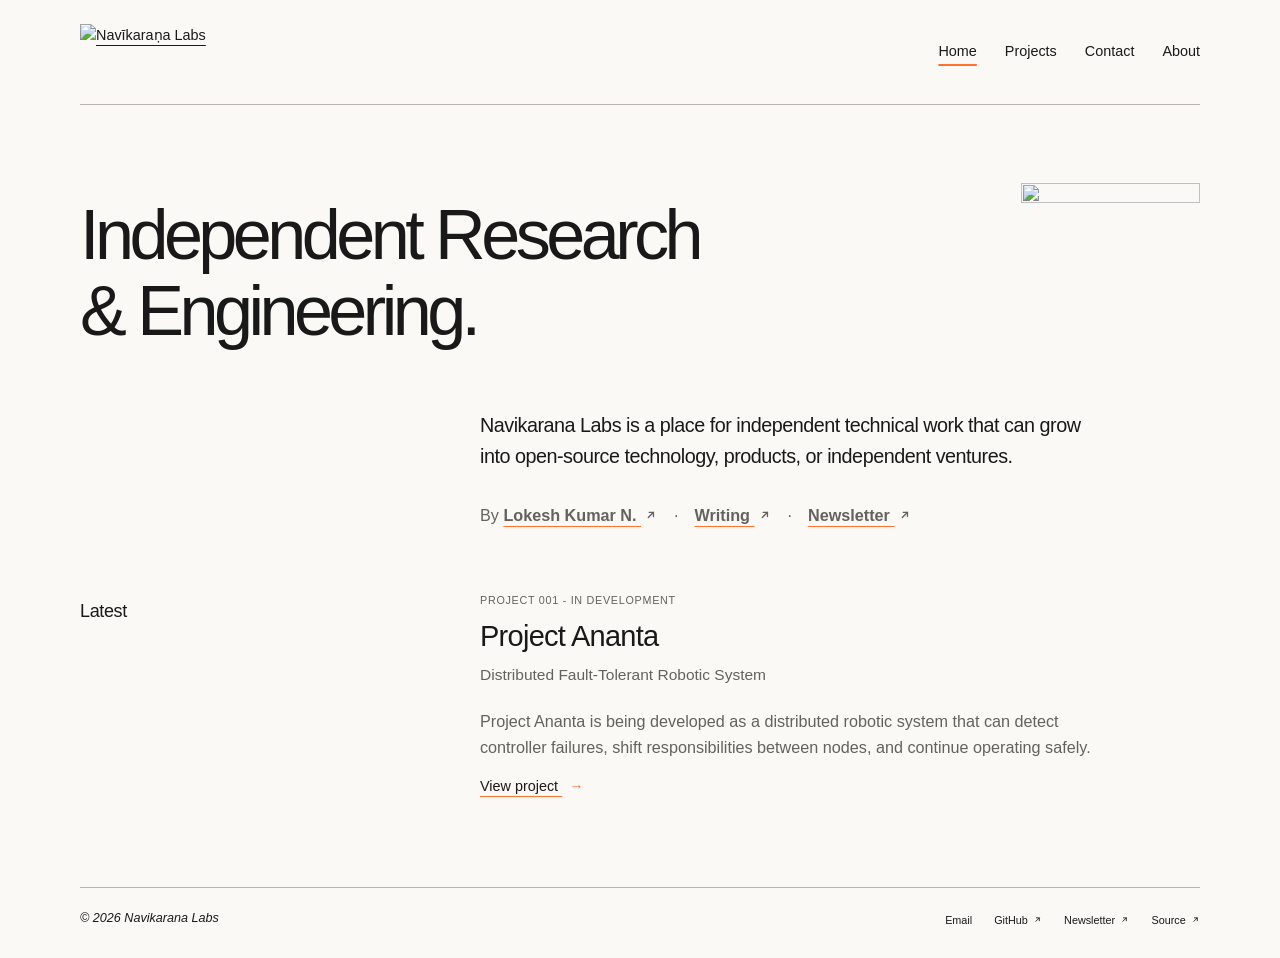
==== index.html @ 38c0749b "feat: add Project Ananta and refine site content" ====
<!doctype html>
<html lang="en">
  <head>
    <meta charset="utf-8">
    <meta name="viewport" content="width=device-width, initial-scale=1">
    <title>Navikarana Labs | Independent Research &amp; Engineering</title>
    <meta name="description" content="Navikarana Labs is Lokesh Kumar N.'s independent lab for pursuing difficult technical problems and building the work that comes out of them.">
    <link rel="canonical" href="https://navikarana.io/">
    <meta property="og:type" content="website">
    <meta property="og:site_name" content="Navikarana Labs">
    <meta property="og:title" content="Navikarana Labs | Independent Research &amp; Engineering">
    <meta property="og:description" content="Independent research and engineering by Lokesh Kumar N.">
    <meta property="og:image" content="https://navikarana.io/public/og-image.png">
    <meta property="og:image:type" content="image/png">
    <meta property="og:image:width" content="1200">
    <meta property="og:image:height" content="630">
    <meta property="og:image:alt" content="Navikarana Labs logo and wordmark on an off-white background">
    <meta property="og:url" content="https://navikarana.io/">
    <meta name="twitter:card" content="summary_large_image">
    <meta name="twitter:title" content="Navikarana Labs | Independent Research &amp; Engineering">
    <meta name="twitter:description" content="Independent research and engineering by Lokesh Kumar N.">
    <meta name="twitter:image" content="https://navikarana.io/public/og-image.png">
    <meta name="twitter:image:alt" content="Navikarana Labs logo and wordmark on an off-white background">
    <meta name="theme-color" content="#faf9f6">
    <link rel="icon" type="image/png" sizes="16x16" href="public/favicon/favicon-16.png">
    <link rel="icon" type="image/png" sizes="32x32" href="public/favicon/favicon-32.png">
    <link rel="icon" type="image/png" sizes="64x64" href="public/favicon/favicon-64.png">
    <link rel="apple-touch-icon" sizes="192x192" href="public/favicon/favicon-192.png">
    <link rel="manifest" href="public/favicon/site.webmanifest">
    <link rel="stylesheet" href="styles.css?v=24">
  </head>
  <body>
    <a class="skip-link" href="#main">Skip to content</a>
    <header class="site-header container">
      <div class="brand">
        <a href="./">
          <img src="public/full-logo-lightmode.svg" width="1103" height="240" alt="Nav&#299;kara&#7751;a Labs">
        </a>
      </div>
      <nav aria-label="Main navigation">
        <a href="./" aria-current="page">Home</a>
        <a href="projects/">Projects</a>
        <a href="contact/">Contact</a>
        <a href="about/">About</a>
      </nav>
    </header>

    <main id="main" class="container">
      <section class="hero" aria-labelledby="hero-title">
        <div class="hero-heading">
          <h1 id="hero-title">Independent Research<br>&amp; Engineering.</h1>
          <img class="hero-mark" src="public/logomark-lightmode.svg" width="180" height="180" alt="">
        </div>
        <div class="hero-notes">
          <div class="hero-copy">
            <p class="hero-statement">Navikarana Labs is a place for independent technical work that can grow into open-source technology, products, or independent ventures.</p>
            <p class="hero-attribution">
              <span>By <a href="https://loke.sh" target="_blank" rel="noopener noreferrer">Lokesh Kumar N. <svg class="external-icon" viewBox="0 0 16 16" aria-hidden="true"><path d="M5 11L11 5M6 5h5v5"/></svg></a></span>
              <span aria-hidden="true">&middot;</span>
              <a href="https://loke.sh/blog/" target="_blank" rel="noopener noreferrer">Writing <svg class="external-icon" viewBox="0 0 16 16" aria-hidden="true"><path d="M5 11L11 5M6 5h5v5"/></svg></a>
              <span aria-hidden="true">&middot;</span>
              <a href="https://loke.sh/blog/newsletter/" target="_blank" rel="noopener noreferrer">Newsletter <svg class="external-icon" viewBox="0 0 16 16" aria-hidden="true"><path d="M5 11L11 5M6 5h5v5"/></svg></a>
            </p>
          </div>
        </div>
      </section>

      <section class="section-row" aria-labelledby="projects-heading">
        <h2 id="projects-heading" class="eyebrow">Latest</h2>
        <div class="section-content">
          <p class="eyebrow">Project 001 - In development</p>
          <p class="projects-lead">Project Ananta</p>
          <p>Distributed Fault-Tolerant Robotic System</p>
          <p>Project Ananta is being developed as a distributed robotic system that can detect controller failures, shift responsibilities between nodes, and continue operating safely.</p>
          <a class="text-link" href="/projects/001-ananta-robot/">View project <span aria-hidden="true">&#8594;</span></a>
        </div>
      </section>
    </main>

    <footer class="site-footer container">
      <p class="footer-brand"><span class="copyright">&copy; 2026</span> Navikarana Labs</p>
      <nav aria-label="Footer navigation">
        <a href="mailto:hello@navikarana.io" aria-label="Email hello@navikarana.io" title="hello@navikarana.io">Email</a>
        <a class="footer-external" href="https://github.com/navikarana-labs" target="_blank" rel="noopener noreferrer">GitHub <svg class="external-icon" viewBox="0 0 16 16" aria-hidden="true"><path d="M5 11L11 5M6 5h5v5"/></svg></a>
        <a class="footer-external" href="https://loke.sh/blog/newsletter/" target="_blank" rel="noopener noreferrer">Newsletter <svg class="external-icon" viewBox="0 0 16 16" aria-hidden="true"><path d="M5 11L11 5M6 5h5v5"/></svg></a>
        <a class="footer-external" href="https://github.com/navikarana-labs/landing-page" target="_blank" rel="noopener noreferrer">Source <svg class="external-icon" viewBox="0 0 16 16" aria-hidden="true"><path d="M5 11L11 5M6 5h5v5"/></svg></a>
      </nav>
    </footer>
  </body>
</html>
---- styles.css ----
:root {
  color-scheme: light;
  --bg: #faf9f6;
  --fg: #191919;
  --muted: #64625e;
  --accent: #ff7130;
  --max-width: 1120px;
  --font: Geologica, Arial, sans-serif;
}

@font-face {
  font-family: Geologica;
  font-style: normal;
  font-weight: 100 900;
  font-display: swap;
  src: url("public/geologica-latin.woff2") format("woff2");
  unicode-range: U+0000-00FF, U+0131, U+0152-0153, U+02BB-02BC, U+02C6, U+02DA, U+02DC, U+0304, U+0308, U+0329, U+2000-206F, U+20AC, U+2122, U+2191, U+2193, U+2212, U+2215, U+FEFF, U+FFFD;
}

@font-face {
  font-family: Geologica;
  font-style: normal;
  font-weight: 100 900;
  font-display: swap;
  src: url("public/geologica-latin-ext.woff2") format("woff2");
  unicode-range: U+0100-02BA, U+02BD-02C5, U+02C7-02CC, U+02CE-02D7, U+02DD-02FF, U+0304, U+0308, U+0329, U+1D00-1DBF, U+1E00-1E9F, U+1EF2-1EFF, U+2020, U+20A0-20AB, U+20AD-20C0, U+2113, U+2C60-2C7F, U+A720-A7FF;
}

* { box-sizing: border-box; }
html { -webkit-text-size-adjust: 100%; }
body {
  margin: 0;
  min-height: 100svh;
  display: flex;
  flex-direction: column;
  background: var(--bg);
  color: var(--fg);
  font-family: var(--font);
  font-synthesis: none;
  font-size: 14.4px;
  line-height: 1.65;
  -webkit-font-smoothing: antialiased;
}
main { flex: 1; }
h1, h2, h3, p { margin: 0; }
h1, h2, h3 { font-weight: 400; }
img { display: block; max-width: 100%; height: auto; }
a { font-family: var(--font); color: inherit; text-decoration-thickness: 1px; text-underline-offset: 5px; }
a:hover { text-decoration-color: var(--accent); }
main a { text-decoration-color: var(--accent); }
main a:hover { text-decoration-color: var(--fg); }
main a > span[aria-hidden="true"] { color: var(--accent); }
a > span[aria-hidden="true"] { display: inline-block; }
.external-icon { width: 0.85em; height: 0.85em; margin-left: 0.2em; fill: none; stroke: currentColor; stroke-width: 1.5; stroke-linecap: round; stroke-linejoin: round; vertical-align: -0.05em; flex: 0 0 auto; }
a:focus-visible { outline: 2px solid var(--fg); outline-offset: 5px; text-decoration: underline; text-decoration-color: var(--accent); }
::selection { background: #ffdec9; color: #191919; }
.container { width: min(var(--max-width), calc(100% - 96px)); margin-inline: auto; }
.skip-link { position: absolute; top: 12px; left: 24px; z-index: 10; padding: 10px 16px; background: var(--fg); color: var(--bg); transform: translateY(-200%); }
.skip-link:focus { transform: translateY(0); }

.site-header { display: grid; grid-template-columns: minmax(0, 1fr) auto; align-items: center; gap: 24px; min-height: 105px; border-bottom: 1px solid #b8b5af; }
.brand { display: inline-flex; align-items: center; width: 260px; max-width: 100%; min-width: 0; }
.brand a { display: block; width: 100%; }
.brand img { width: 100%; }
nav { display: flex; flex-wrap: wrap; align-items: center; gap: 28px; font-size: 12.6px; }
.site-header nav { font-size: 14.4px; }
nav a { padding-block: 10px; text-decoration: none; }
nav a:hover, nav a[aria-current="page"] { text-decoration: underline; text-decoration-color: var(--accent); text-underline-offset: 8px; }
.site-header nav a[aria-current="page"] { text-decoration-thickness: 2px; }
.eyebrow { font-size: 10.8px; font-weight: 400; line-height: 1.6; letter-spacing: 0.065em; text-transform: uppercase; color: var(--muted); }

/* Homepage */
.hero { padding-block: clamp(48px, 5vw, 78px) 0; }
.hero-heading { display: flex; align-items: center; justify-content: space-between; gap: 24px; margin-block: 14px 48px; }
h1 { font-size: clamp(37.8px, 5.49vw, 70.2px); line-height: 1.08; letter-spacing: -0.065em; }
.hero-mark { width: clamp(110px, 14vw, 180px); flex-shrink: 0; }
.hero-notes { display: grid; grid-template-columns: 1fr 2fr; gap: 40px; align-items: start; }
.hero-copy { grid-column: 2; }
.hero-statement { max-width: 610px; font-size: clamp(16.2px, 1.8vw, 19.8px); line-height: 1.55; letter-spacing: -0.025em; }
.hero-attribution { display: flex; flex-wrap: wrap; align-items: baseline; gap: 8px 16px; margin-top: 30px; color: var(--muted); font-size: 16.2px; }
.hero-attribution a { font-size: 16.2px; font-weight: 600; color: var(--muted); text-decoration: underline; text-decoration-color: var(--accent); }
.hero-attribution a:hover { color: var(--fg); text-decoration: underline; text-decoration-color: var(--accent); }
.section-row { display: grid; grid-template-columns: 1fr 2fr; gap: 40px; padding-block: 64px; }
.section-row + .section-row { padding-top: 0; margin-top: -16px; }
.section-row > .eyebrow { align-self: start; padding-top: 5px; color: var(--fg); font-size: 18px; letter-spacing: -0.02em; text-transform: none; }
.section-content { max-width: 630px; font-size: 16.2px; }
.section-content > p + p { margin-top: 20px; }
.section-content > .update-date { margin-top: 4px; }
.update-date { display: flex; align-items: center; gap: 0.45rem; color: var(--muted); font-size: 14.4px; }
.update-date svg { width: 1em; height: 1em; fill: none; stroke: currentColor; stroke-width: 1.7; }
.section-content > p { color: var(--muted); }
.section-content > .projects-lead { max-width: 32ch; color: var(--fg); font-size: clamp(23px, 2.3vw, 29px); line-height: 1.4; letter-spacing: -0.025em; }
.section-content > .projects-lead + p { margin-top: 6px; font-size: 15.5px; }
.section-content > .eyebrow + .projects-lead { margin-top: 6px; }
.text-link { display: inline-block; margin-top: 14px; font-size: 12.6px; }
.section-content > .text-link { font-size: 14.4px; }
.text-link span { display: inline-block; margin-left: 7px; }

/* Interior pages */
.page-heading { padding-block: clamp(88px, 9vw, 128px) 57px; }
.page-heading > .eyebrow + h1 { margin-top: 6px; }
.page-heading > .project-subtitle { margin-top: 6px; color: var(--muted); font-size: 15.5px; }
.page-body { padding-bottom: 68px; }
.projects-page > .page-heading { padding-block: clamp(48px, 6vw, 88px) 32px; }
.projects-page > div.page-body { padding-bottom: clamp(24px, 3vw, 40px); }
.prose p + p { margin-top: 24px; }
.prose p.follow-note { margin-top: 48px; }
.projects-page article p.follow-note { margin-top: 48px; color: var(--fg); }
.contact-details p + p { margin-top: 28px; }
.prose { max-width: 630px; font-size: 16.2px; line-height: 1.75; overflow-wrap: break-word; }
.contact-email { display: inline-block; max-width: 100%; overflow-wrap: anywhere; font-weight: 600; text-decoration-color: var(--accent); text-decoration-thickness: 2px; }
.contact-email:hover { text-decoration-color: var(--fg); }

/* Error page */
.error-page { padding-block: calc(clamp(48px, 6vw, 88px) + 24px) 64px; }
.error-content { max-width: 630px; }
.error-content h1 { margin-block: 14px 24px; }
.error-content > .prose { max-width: 42ch; color: var(--muted); }
.error-content > .text-link { margin-top: 28px; font-size: 14.4px; }

.copy-button { display: inline-flex; align-items: center; justify-content: center; width: 32px; height: 32px; margin-left: 4px; padding: 0; vertical-align: middle; border: 0; border-radius: 4px; background: transparent; color: var(--muted); cursor: pointer; }
.copy-button[hidden] { display: none; }
.copy-button:hover, .copy-button.is-copied { color: var(--fg); }
.copy-button:focus-visible { outline: 2px solid var(--fg); outline-offset: 2px; }
.copy-icon, .copy-check { transform-origin: center; transition: opacity 180ms ease, transform 180ms ease; }
.copy-check { opacity: 0; transform: scale(0.6); }
.is-copied .copy-icon { opacity: 0; transform: scale(0.6); }
.is-copied .copy-check { opacity: 1; transform: scale(1); }
.copy-status { font-size: 12.6px; color: var(--muted); }
.copy-status:not(:empty) { margin-top: 12px; }

@media (prefers-reduced-motion: reduce) {
  .copy-icon, .copy-check { transition: none; }
}

.site-footer { display: flex; align-items: center; gap: 32px; padding-block: 20px 24px; margin-top: 24px; border-top: 1px solid #b8b5af; background: var(--bg); color: var(--muted); font-size: 10.8px; }
.footer-brand { color: var(--fg); font-size: 12.6px; font-weight: 400; font-style: italic; font-synthesis: style; margin-bottom: 5px; }
.footer-source { display: inline-block; margin-left: 5px; vertical-align: -2px; }
.site-footer nav { margin-left: auto; gap: 22px; font-size: 10.8px; color: var(--fg); }
.site-footer nav a { padding-block: 0; text-decoration: none; }
.copyright { font-variant-numeric: tabular-nums; white-space: nowrap; }

@media (max-width: 800px) {
  .container { width: calc(100% - 48px); }
  .site-header { grid-template-columns: minmax(0, 1fr); gap: 2px; padding-block: 14px 10px; }
  .site-header nav { grid-column: 1 / -1; grid-row: 2; display: flex; width: 100%; justify-content: space-between; gap: 1rem; }
  .hero-mark { width: 110px; }
  .hero-copy, .section-content { min-width: 0; }
  .hero-notes, .section-row { grid-template-columns: 1fr 2fr; gap: 24px; }
  .site-footer { flex-wrap: wrap; gap: 22px; }

  main a > span[aria-hidden="true"],
  .site-footer .footer-external span,
  .text-link span { color: inherit; }

  a > span[aria-hidden="true"] {
    width: 11px;
    height: 11px;
    margin-left: 6px;
    vertical-align: middle;
    font-size: 0;
    line-height: 0;
    background: currentColor;
    -webkit-mask: url("data:image/svg+xml,%3Csvg%20xmlns='http://www.w3.org/2000/svg'%20viewBox='0%200%2024%2024'%3E%3Cpath%20fill='none'%20stroke='%23000'%20stroke-width='2.5'%20stroke-linecap='round'%20stroke-linejoin='round'%20d='M7%2017%20L17%207%20M8%207%20h9%20v9'/%3E%3C/svg%3E") no-repeat center / contain;
    mask: url("data:image/svg+xml,%3Csvg%20xmlns='http://www.w3.org/2000/svg'%20viewBox='0%200%2024%2024'%3E%3Cpath%20fill='none'%20stroke='%23000'%20stroke-width='2.5'%20stroke-linecap='round'%20stroke-linejoin='round'%20d='M7%2017%20L17%207%20M8%207%20h9%20v9'/%3E%3C/svg%3E") no-repeat center / contain;
  }

  .text-link span {
    -webkit-mask-image: url("data:image/svg+xml,%3Csvg%20xmlns='http://www.w3.org/2000/svg'%20viewBox='0%200%2024%2024'%3E%3Cpath%20fill='none'%20stroke='%23000'%20stroke-width='2.5'%20stroke-linecap='round'%20stroke-linejoin='round'%20d='M5%2012%20h14%20M13%206%20l6%206%20-6%206'/%3E%3C/svg%3E");
    mask-image: url("data:image/svg+xml,%3Csvg%20xmlns='http://www.w3.org/2000/svg'%20viewBox='0%200%2024%2024'%3E%3Cpath%20fill='none'%20stroke='%23000'%20stroke-width='2.5'%20stroke-linecap='round'%20stroke-linejoin='round'%20d='M5%2012%20h14%20M13%206%20l6%206%20-6%206'/%3E%3C/svg%3E");
    -webkit-mask-repeat: no-repeat; mask-repeat: no-repeat;
    -webkit-mask-position: center; mask-position: center;
    -webkit-mask-size: contain; mask-size: contain;
  }
}

@media (max-width: 600px) {
  .container { width: calc(100% - 40px); }
  .site-header { align-items: start; }
  .site-header nav { width: 100%; justify-content: space-between; }
  .hero { padding-block: 67px 0; }
  .hero-heading { flex-wrap: wrap; margin-block: 20px 30px; }
  .hero h1 { width: 100%; font-size: clamp(28px, 7.65vw, 45.9px); }
  .hero-heading .hero-mark { width: clamp(64px, 16vw, 96px); margin-top: 16px; margin-left: auto; }
  .hero-notes, .section-row { grid-template-columns: 1fr; gap: 24px; }
  .hero-copy { grid-column: auto; }
  .hero-attribution { margin-top: 22px; }
  .section-row { padding-block: 44px 36px; }
  .section-row > .eyebrow { padding: 0; }
  .section-content > p + p { margin-top: 14px; }
  .section-content > .text-link { margin-top: 18px; }
  .page-heading { padding-block: 72px 40px; }
  .page-body { padding-bottom: 30px; }
  .site-footer { margin-top: 12px; }
  .site-footer > .footer-brand { width: 100%; }
  .site-footer nav { margin-left: 0; }
}
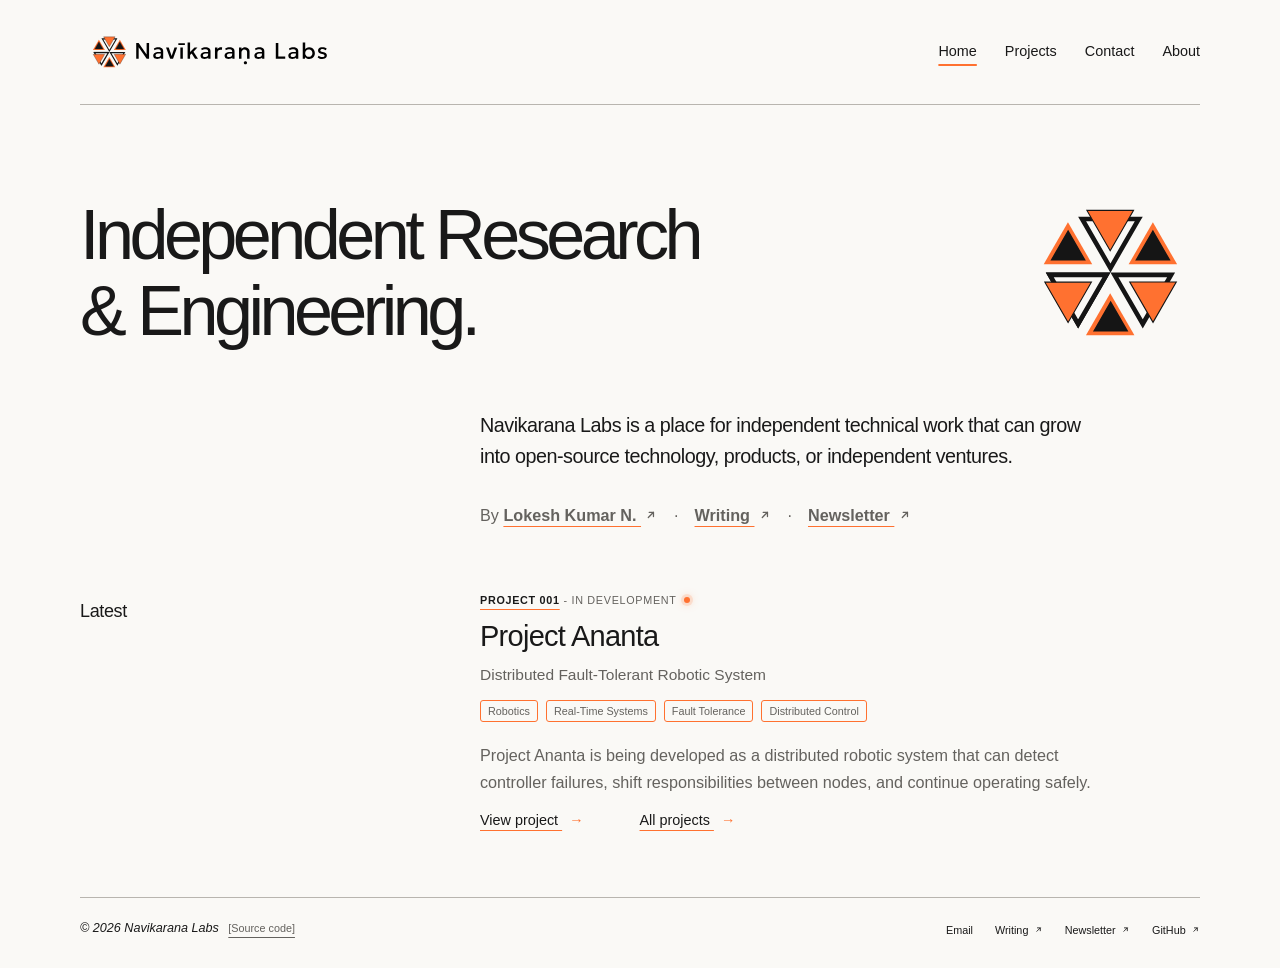
==== commit 255a6849: "proj001-better page design and some content" ====
--- a/index.html
+++ b/index.html
@@ -27,14 +27,14 @@
     <link rel="icon" type="image/png" sizes="64x64" href="public/favicon/favicon-64.png">
     <link rel="apple-touch-icon" sizes="192x192" href="public/favicon/favicon-192.png">
     <link rel="manifest" href="public/favicon/site.webmanifest">
-    <link rel="stylesheet" href="styles.css?v=24">
+    <link rel="stylesheet" href="styles.css?v=56">
   </head>
   <body>
     <a class="skip-link" href="#main">Skip to content</a>
     <header class="site-header container">
       <div class="brand">
         <a href="./">
-          <img src="public/full-logo-lightmode.svg" width="1103" height="240" alt="Nav&#299;kara&#7751;a Labs">
+          <img src="public/logo-full.svg" width="1103" height="240" alt="Nav&#299;kara&#7751;a Labs">
         </a>
       </div>
       <nav aria-label="Main navigation">
@@ -49,7 +49,7 @@
       <section class="hero" aria-labelledby="hero-title">
         <div class="hero-heading">
           <h1 id="hero-title">Independent Research<br>&amp; Engineering.</h1>
-          <img class="hero-mark" src="public/logomark-lightmode.svg" width="180" height="180" alt="">
+          <img class="hero-mark" src="public/logo.svg" width="180" height="180" alt="">
         </div>
         <div class="hero-notes">
           <div class="hero-copy">
@@ -65,25 +65,34 @@
         </div>
       </section>
 
-      <section class="section-row" aria-labelledby="projects-heading">
+      <section class="section-row latest-section" aria-labelledby="projects-heading">
         <h2 id="projects-heading" class="eyebrow">Latest</h2>
         <div class="section-content">
-          <p class="eyebrow">Project 001 - In development</p>
-          <p class="projects-lead">Project Ananta</p>
+          <p class="eyebrow"><a class="project-number" href="/projects/001-ananta-robot/">Project 001</a> - <span class="project-status">In development</span></p>
+          <p class="projects-lead"><a href="/projects/001-ananta-robot/">Project Ananta</a></p>
           <p>Distributed Fault-Tolerant Robotic System</p>
+          <div class="project-tags" aria-label="Selected project topics">
+            <span>Robotics</span>
+            <span>Real-Time Systems</span>
+            <span>Fault Tolerance</span>
+            <span>Distributed Control</span>
+          </div>
           <p>Project Ananta is being developed as a distributed robotic system that can detect controller failures, shift responsibilities between nodes, and continue operating safely.</p>
-          <a class="text-link" href="/projects/001-ananta-robot/">View project <span aria-hidden="true">&#8594;</span></a>
+          <div class="project-links">
+            <a class="text-link" href="/projects/001-ananta-robot/">View project <span aria-hidden="true">&#8594;</span></a>
+            <a class="text-link" href="/projects/">All projects <span aria-hidden="true">&#8594;</span></a>
+          </div>
         </div>
       </section>
     </main>
 
     <footer class="site-footer container">
-      <p class="footer-brand"><span class="copyright">&copy; 2026</span> Navikarana Labs</p>
+      <p class="footer-brand"><span class="copyright">&copy; 2026</span> Navikarana Labs <a class="footer-source" href="https://github.com/navikarana-labs/landing-page" target="_blank" rel="noopener noreferrer">[Source code]</a></p>
       <nav aria-label="Footer navigation">
         <a href="mailto:hello@navikarana.io" aria-label="Email hello@navikarana.io" title="hello@navikarana.io">Email</a>
+        <a class="footer-external" href="https://loke.sh/blog/" target="_blank" rel="noopener noreferrer">Writing <svg class="external-icon" viewBox="0 0 16 16" aria-hidden="true"><path d="M5 11L11 5M6 5h5v5"/></svg></a>
+        <a class="footer-external" href="https://loke.sh/blog/newsletter/" target="_blank" rel="noopener noreferrer">Newsletter <svg class="external-icon" viewBox="0 0 16 16" aria-hidden="true"><path d="M5 11L11 5M6 5h5v5"/></svg></a>
         <a class="footer-external" href="https://github.com/navikarana-labs" target="_blank" rel="noopener noreferrer">GitHub <svg class="external-icon" viewBox="0 0 16 16" aria-hidden="true"><path d="M5 11L11 5M6 5h5v5"/></svg></a>
-        <a class="footer-external" href="https://loke.sh/blog/newsletter/" target="_blank" rel="noopener noreferrer">Newsletter <svg class="external-icon" viewBox="0 0 16 16" aria-hidden="true"><path d="M5 11L11 5M6 5h5v5"/></svg></a>
-        <a class="footer-external" href="https://github.com/navikarana-labs/landing-page" target="_blank" rel="noopener noreferrer">Source <svg class="external-icon" viewBox="0 0 16 16" aria-hidden="true"><path d="M5 11L11 5M6 5h5v5"/></svg></a>
       </nav>
     </footer>
   </body>
--- a/styles.css
+++ b/styles.css
@@ -81,6 +81,7 @@
 .hero-attribution a { font-size: 16.2px; font-weight: 600; color: var(--muted); text-decoration: underline; text-decoration-color: var(--accent); }
 .hero-attribution a:hover { color: var(--fg); text-decoration: underline; text-decoration-color: var(--accent); }
 .section-row { display: grid; grid-template-columns: 1fr 2fr; gap: 40px; padding-block: 64px; }
+.latest-section { padding-bottom: 40px; }
 .section-row + .section-row { padding-top: 0; margin-top: -16px; }
 .section-row > .eyebrow { align-self: start; padding-top: 5px; color: var(--fg); font-size: 18px; letter-spacing: -0.02em; text-transform: none; }
 .section-content { max-width: 630px; font-size: 16.2px; }
@@ -90,11 +91,26 @@
 .update-date svg { width: 1em; height: 1em; fill: none; stroke: currentColor; stroke-width: 1.7; }
 .section-content > p { color: var(--muted); }
 .section-content > .projects-lead { max-width: 32ch; color: var(--fg); font-size: clamp(23px, 2.3vw, 29px); line-height: 1.4; letter-spacing: -0.025em; }
+.projects-lead a, .projects-lead a:hover { color: inherit; text-decoration: none; }
+.section-content > .eyebrow a, .section-content > .eyebrow a:hover { text-decoration: underline; text-decoration-color: var(--accent); text-underline-offset: 5px; }
+.project-number { color: var(--fg); font-weight: 600; text-decoration: underline; text-decoration-color: var(--accent); text-underline-offset: 5px; }
+.project-status { color: var(--muted); font-weight: 400; }
+.project-status::after { content: ""; display: inline-block; width: 6px; height: 6px; margin-left: 7px; border-radius: 50%; background: var(--accent); box-shadow: 0 0 0 3px rgb(255 113 48 / 15%), 0 0 8px rgb(255 113 48 / 55%); vertical-align: 0.08em; animation: status-pulse 1.5s ease-in-out infinite; }
+
+@keyframes status-pulse {
+  0%, 100% { transform: scale(0.72); box-shadow: 0 0 0 2px rgb(255 113 48 / 10%), 0 0 5px rgb(255 113 48 / 35%); }
+  50% { transform: scale(1.18); box-shadow: 0 0 0 4px rgb(255 113 48 / 18%), 0 0 10px rgb(255 113 48 / 70%); }
+}
 .section-content > .projects-lead + p { margin-top: 6px; font-size: 15.5px; }
 .section-content > .eyebrow + .projects-lead { margin-top: 6px; }
+.project-tags { display: flex; flex-wrap: wrap; gap: 0.5rem; margin-top: 12px; }
+.project-tags span { padding: 2px 7px; border: 1px solid var(--accent); border-radius: 3px; color: var(--muted); font-size: 10.8px; line-height: 1.5; }
+.project-tags + p { margin-top: 20px; }
 .text-link { display: inline-block; margin-top: 14px; font-size: 12.6px; }
 .section-content > .text-link { font-size: 14.4px; }
 .text-link span { display: inline-block; margin-left: 7px; }
+.project-links { display: flex; flex-wrap: wrap; align-items: baseline; gap: 12px 56px; margin-top: 14px; }
+.project-links .text-link { margin-top: 0; font-size: 14.4px; }
 
 /* Interior pages */
 .page-heading { padding-block: clamp(88px, 9vw, 128px) 57px; }
@@ -105,7 +121,8 @@
 .projects-page > div.page-body { padding-bottom: clamp(24px, 3vw, 40px); }
 .prose p + p { margin-top: 24px; }
 .prose p.follow-note { margin-top: 48px; }
-.projects-page article p.follow-note { margin-top: 48px; color: var(--fg); }
+.about-page p.follow-note { padding-top: 24px; border-top: 1px solid #d8d5cf; color: var(--fg); }
+.projects-page article p.follow-note { margin-top: 48px; padding-top: 24px; border-top: 1px solid #d8d5cf; color: var(--fg); }
 .contact-details p + p { margin-top: 28px; }
 .prose { max-width: 630px; font-size: 16.2px; line-height: 1.75; overflow-wrap: break-word; }
 .contact-email { display: inline-block; max-width: 100%; overflow-wrap: anywhere; font-weight: 600; text-decoration-color: var(--accent); text-decoration-thickness: 2px; }
@@ -131,11 +148,12 @@
 
 @media (prefers-reduced-motion: reduce) {
   .copy-icon, .copy-check { transition: none; }
+  .project-status::after { animation: none; }
 }
 
 .site-footer { display: flex; align-items: center; gap: 32px; padding-block: 20px 24px; margin-top: 24px; border-top: 1px solid #b8b5af; background: var(--bg); color: var(--muted); font-size: 10.8px; }
 .footer-brand { color: var(--fg); font-size: 12.6px; font-weight: 400; font-style: italic; font-synthesis: style; margin-bottom: 5px; }
-.footer-source { display: inline-block; margin-left: 5px; vertical-align: -2px; }
+.footer-source { display: inline-block; margin-left: 6px; color: var(--muted); font-size: 10.8px; font-style: normal; }
 .site-footer nav { margin-left: auto; gap: 22px; font-size: 10.8px; color: var(--fg); }
 .site-footer nav a { padding-block: 0; text-decoration: none; }
 .copyright { font-variant-numeric: tabular-nums; white-space: nowrap; }
@@ -186,9 +204,11 @@
   .hero-copy { grid-column: auto; }
   .hero-attribution { margin-top: 22px; }
   .section-row { padding-block: 44px 36px; }
+  .latest-section { padding-bottom: 24px; }
   .section-row > .eyebrow { padding: 0; }
   .section-content > p + p { margin-top: 14px; }
   .section-content > .text-link { margin-top: 18px; }
+  .project-links { margin-top: 18px; }
   .page-heading { padding-block: 72px 40px; }
   .page-body { padding-bottom: 30px; }
   .site-footer { margin-top: 12px; }
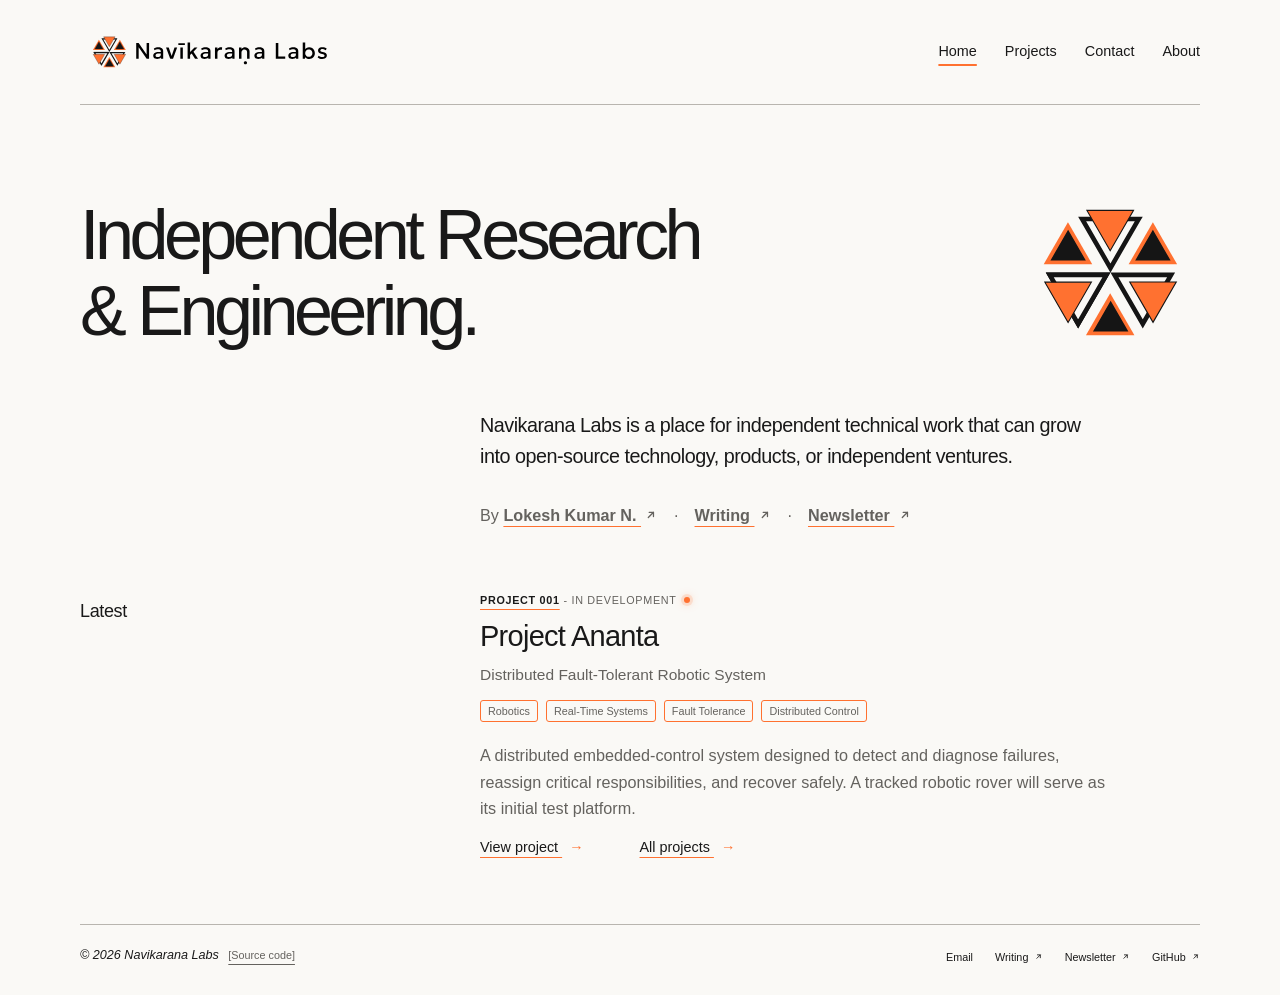
==== commit a1f43518: "proj001-ready" ====
--- a/index.html
+++ b/index.html
@@ -68,8 +68,8 @@
       <section class="section-row latest-section" aria-labelledby="projects-heading">
         <h2 id="projects-heading" class="eyebrow">Latest</h2>
         <div class="section-content">
-          <p class="eyebrow"><a class="project-number" href="/projects/001-ananta-robot/">Project 001</a> - <span class="project-status">In development</span></p>
-          <p class="projects-lead"><a href="/projects/001-ananta-robot/">Project Ananta</a></p>
+          <p class="eyebrow"><a class="project-number" href="/projects/001-ananta/">Project 001</a> - <span class="project-status">In development</span></p>
+          <p class="projects-lead"><a href="/projects/001-ananta/">Project Ananta</a></p>
           <p>Distributed Fault-Tolerant Robotic System</p>
           <div class="project-tags" aria-label="Selected project topics">
             <span>Robotics</span>
@@ -77,9 +77,9 @@
             <span>Fault Tolerance</span>
             <span>Distributed Control</span>
           </div>
-          <p>Project Ananta is being developed as a distributed robotic system that can detect controller failures, shift responsibilities between nodes, and continue operating safely.</p>
+          <p>A distributed embedded-control system designed to detect and diagnose failures, reassign critical responsibilities, and recover safely. A tracked robotic rover will serve as its initial test platform.</p>
           <div class="project-links">
-            <a class="text-link" href="/projects/001-ananta-robot/">View project <span aria-hidden="true">&#8594;</span></a>
+            <a class="text-link" href="/projects/001-ananta/">View project <span aria-hidden="true">&#8594;</span></a>
             <a class="text-link" href="/projects/">All projects <span aria-hidden="true">&#8594;</span></a>
           </div>
         </div>
--- a/styles.css
+++ b/styles.css
@@ -85,6 +85,17 @@
 .section-row + .section-row { padding-top: 0; margin-top: -16px; }
 .section-row > .eyebrow { align-self: start; padding-top: 5px; color: var(--fg); font-size: 18px; letter-spacing: -0.02em; text-transform: none; }
 .section-content { max-width: 630px; font-size: 16.2px; }
+
+@media (min-width: 601px) {
+  .project-detail-page .section-row { grid-template-columns: 0.75fr 2.25fr; }
+}
+
+.project-detail-page .section-row > .eyebrow { font-size: clamp(20px, 2vw, 25px); line-height: 1.4; }
+.project-detail-page .section-content li { color: var(--muted); }
+.project-detail-page > .section-row:first-of-type { padding-top: clamp(28px, 4vw, 40px); }
+.concept-figure { width: 100%; max-width: 630px; margin: 0; }
+.concept-image { width: 100%; border: 1px solid #d8d5cf; }
+.concept-figure figcaption { margin-top: 16px; padding: 7px 0 7px 16px; border-left: 4px solid var(--accent); color: var(--muted); font-size: 14.4px; font-style: italic; font-synthesis: style; line-height: 1.6; }
 .section-content > p + p { margin-top: 20px; }
 .section-content > .update-date { margin-top: 4px; }
 .update-date { display: flex; align-items: center; gap: 0.45rem; color: var(--muted); font-size: 14.4px; }
@@ -94,6 +105,7 @@
 .projects-lead a, .projects-lead a:hover { color: inherit; text-decoration: none; }
 .section-content > .eyebrow a, .section-content > .eyebrow a:hover { text-decoration: underline; text-decoration-color: var(--accent); text-underline-offset: 5px; }
 .project-number { color: var(--fg); font-weight: 600; text-decoration: underline; text-decoration-color: var(--accent); text-underline-offset: 5px; }
+.project-detail-page .project-number { text-decoration: none; }
 .project-status { color: var(--muted); font-weight: 400; }
 .project-status::after { content: ""; display: inline-block; width: 6px; height: 6px; margin-left: 7px; border-radius: 50%; background: var(--accent); box-shadow: 0 0 0 3px rgb(255 113 48 / 15%), 0 0 8px rgb(255 113 48 / 55%); vertical-align: 0.08em; animation: status-pulse 1.5s ease-in-out infinite; }
 
@@ -115,9 +127,14 @@
 /* Interior pages */
 .page-heading { padding-block: clamp(88px, 9vw, 128px) 57px; }
 .page-heading > .eyebrow + h1 { margin-top: 6px; }
+.page-heading > .project-meta + h1 { margin-top: 6px; }
+.project-meta, .project-breadcrumb { display: flex; flex-wrap: wrap; align-items: center; gap: 0 7px; }
+.project-meta { font-size: 10px; }
+.project-breadcrumb a { color: inherit; }
 .page-heading > .project-subtitle { margin-top: 6px; color: var(--muted); font-size: 15.5px; }
 .page-body { padding-bottom: 68px; }
 .projects-page > .page-heading { padding-block: clamp(48px, 6vw, 88px) 32px; }
+.project-detail-page > .page-heading { padding-top: clamp(12px, 2.25vw, 32px); }
 .projects-page > div.page-body { padding-bottom: clamp(24px, 3vw, 40px); }
 .prose p + p { margin-top: 24px; }
 .prose p.follow-note { margin-top: 48px; }
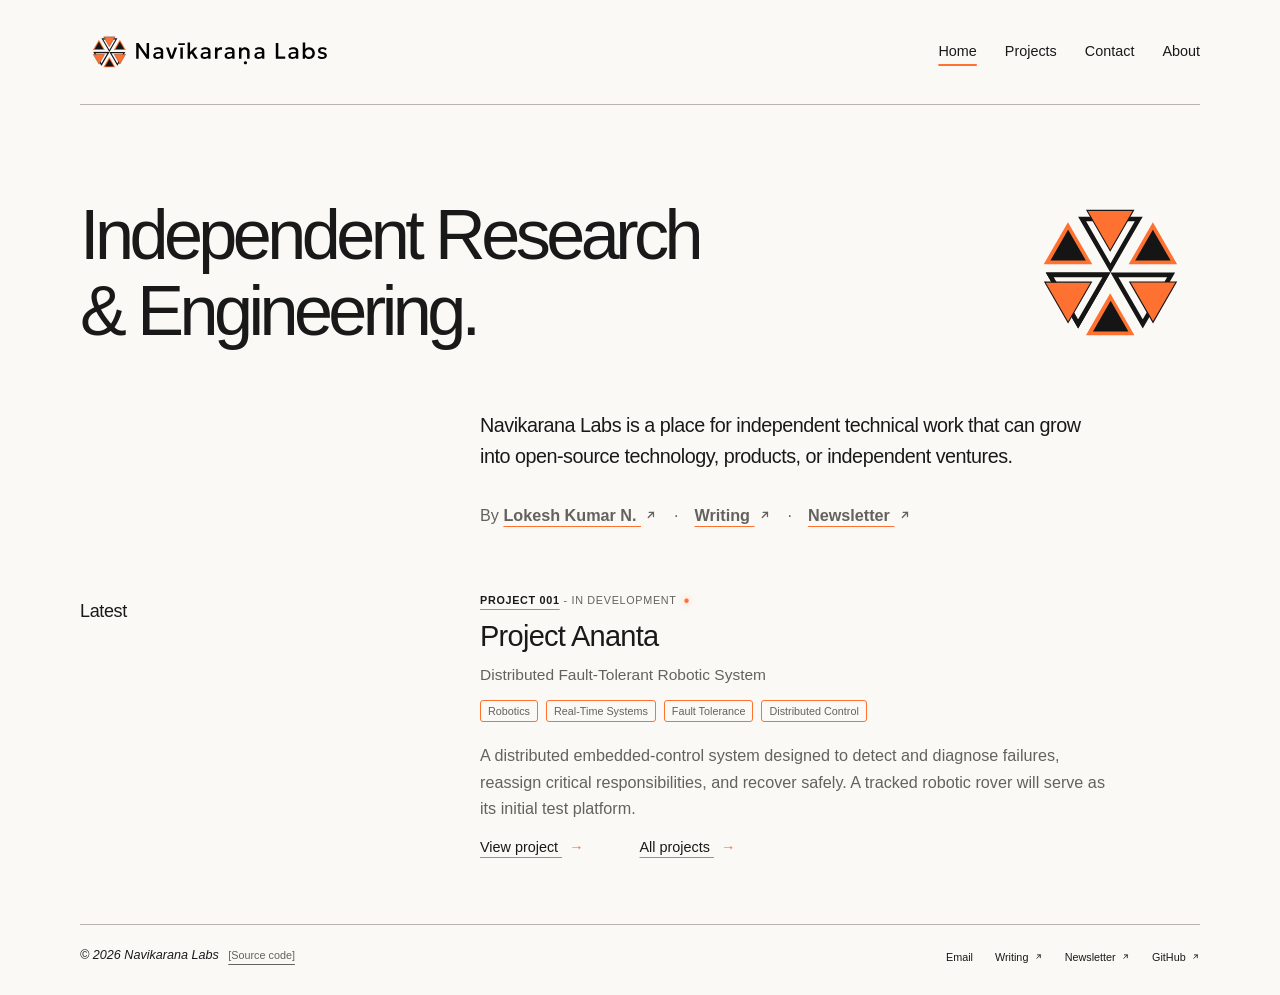
==== commit 3ff1a517: "ananta link added blog, small rearrangements" ====
--- a/index.html
+++ b/index.html
@@ -27,7 +27,7 @@
     <link rel="icon" type="image/png" sizes="64x64" href="public/favicon/favicon-64.png">
     <link rel="apple-touch-icon" sizes="192x192" href="public/favicon/favicon-192.png">
     <link rel="manifest" href="public/favicon/site.webmanifest">
-    <link rel="stylesheet" href="styles.css?v=56">
+    <link rel="stylesheet" href="styles.css?v=83">
   </head>
   <body>
     <a class="skip-link" href="#main">Skip to content</a>
@@ -79,8 +79,8 @@
           </div>
           <p>A distributed embedded-control system designed to detect and diagnose failures, reassign critical responsibilities, and recover safely. A tracked robotic rover will serve as its initial test platform.</p>
           <div class="project-links">
-            <a class="text-link" href="/projects/001-ananta/">View project <span aria-hidden="true">&#8594;</span></a>
-            <a class="text-link" href="/projects/">All projects <span aria-hidden="true">&#8594;</span></a>
+            <a class="text-link" href="/projects/001-ananta/">View project <span class="text-arrow" aria-hidden="true">&#8594;</span></a>
+            <a class="text-link" href="/projects/">All projects <span class="text-arrow" aria-hidden="true">&#8594;</span></a>
           </div>
         </div>
       </section>
--- a/styles.css
+++ b/styles.css
@@ -92,9 +92,9 @@
 
 .project-detail-page .section-row > .eyebrow { font-size: clamp(20px, 2vw, 25px); line-height: 1.4; }
 .project-detail-page .section-content li { color: var(--muted); }
-.project-detail-page > .section-row:first-of-type { padding-top: clamp(28px, 4vw, 40px); }
+.project-detail-page > .section-row:first-of-type { padding-top: clamp(16px, calc(4vw - 12px), 28px); }
 .concept-figure { width: 100%; max-width: 630px; margin: 0; }
-.concept-image { width: 100%; border: 1px solid #d8d5cf; }
+.concept-image { width: 81%; border: 1px solid #d8d5cf; }
 .concept-figure figcaption { margin-top: 16px; padding: 7px 0 7px 16px; border-left: 4px solid var(--accent); color: var(--muted); font-size: 14.4px; font-style: italic; font-synthesis: style; line-height: 1.6; }
 .section-content > p + p { margin-top: 20px; }
 .section-content > .update-date { margin-top: 4px; }
@@ -107,11 +107,11 @@
 .project-number { color: var(--fg); font-weight: 600; text-decoration: underline; text-decoration-color: var(--accent); text-underline-offset: 5px; }
 .project-detail-page .project-number { text-decoration: none; }
 .project-status { color: var(--muted); font-weight: 400; }
-.project-status::after { content: ""; display: inline-block; width: 6px; height: 6px; margin-left: 7px; border-radius: 50%; background: var(--accent); box-shadow: 0 0 0 3px rgb(255 113 48 / 15%), 0 0 8px rgb(255 113 48 / 55%); vertical-align: 0.08em; animation: status-pulse 1.5s ease-in-out infinite; }
+.project-status::after { content: "\2022"; display: inline-block; margin-left: 7px; color: var(--accent); font-family: var(--font); font-size: 16px; line-height: 1; vertical-align: middle; text-shadow: 0 0 6px rgba(255, 113, 48, 0.55); animation: status-pulse 1.2s ease-in-out infinite; }
 
 @keyframes status-pulse {
-  0%, 100% { transform: scale(0.72); box-shadow: 0 0 0 2px rgb(255 113 48 / 10%), 0 0 5px rgb(255 113 48 / 35%); }
-  50% { transform: scale(1.18); box-shadow: 0 0 0 4px rgb(255 113 48 / 18%), 0 0 10px rgb(255 113 48 / 70%); }
+  0%, 100% { transform: scale(0.85); text-shadow: 0 0 4px rgba(255, 113, 48, 0.35); }
+  50% { transform: scale(1.15); text-shadow: 0 0 8px rgba(255, 113, 48, 0.7); }
 }
 .section-content > .projects-lead + p { margin-top: 6px; font-size: 15.5px; }
 .section-content > .eyebrow + .projects-lead { margin-top: 6px; }
@@ -120,7 +120,7 @@
 .project-tags + p { margin-top: 20px; }
 .text-link { display: inline-block; margin-top: 14px; font-size: 12.6px; }
 .section-content > .text-link { font-size: 14.4px; }
-.text-link span { display: inline-block; margin-left: 7px; }
+.text-link .text-arrow { display: inline-block; margin-left: 7px; font-family: Arial, sans-serif; }
 .project-links { display: flex; flex-wrap: wrap; align-items: baseline; gap: 12px 56px; margin-top: 14px; }
 .project-links .text-link { margin-top: 0; font-size: 14.4px; }
 
@@ -188,7 +188,7 @@
   .site-footer .footer-external span,
   .text-link span { color: inherit; }
 
-  a > span[aria-hidden="true"] {
+  a > span[aria-hidden="true"]:not(.text-arrow) {
     width: 11px;
     height: 11px;
     margin-left: 6px;
@@ -200,13 +200,6 @@
     mask: url("data:image/svg+xml,%3Csvg%20xmlns='http://www.w3.org/2000/svg'%20viewBox='0%200%2024%2024'%3E%3Cpath%20fill='none'%20stroke='%23000'%20stroke-width='2.5'%20stroke-linecap='round'%20stroke-linejoin='round'%20d='M7%2017%20L17%207%20M8%207%20h9%20v9'/%3E%3C/svg%3E") no-repeat center / contain;
   }
 
-  .text-link span {
-    -webkit-mask-image: url("data:image/svg+xml,%3Csvg%20xmlns='http://www.w3.org/2000/svg'%20viewBox='0%200%2024%2024'%3E%3Cpath%20fill='none'%20stroke='%23000'%20stroke-width='2.5'%20stroke-linecap='round'%20stroke-linejoin='round'%20d='M5%2012%20h14%20M13%206%20l6%206%20-6%206'/%3E%3C/svg%3E");
-    mask-image: url("data:image/svg+xml,%3Csvg%20xmlns='http://www.w3.org/2000/svg'%20viewBox='0%200%2024%2024'%3E%3Cpath%20fill='none'%20stroke='%23000'%20stroke-width='2.5'%20stroke-linecap='round'%20stroke-linejoin='round'%20d='M5%2012%20h14%20M13%206%20l6%206%20-6%206'/%3E%3C/svg%3E");
-    -webkit-mask-repeat: no-repeat; mask-repeat: no-repeat;
-    -webkit-mask-position: center; mask-position: center;
-    -webkit-mask-size: contain; mask-size: contain;
-  }
 }
 
 @media (max-width: 600px) {
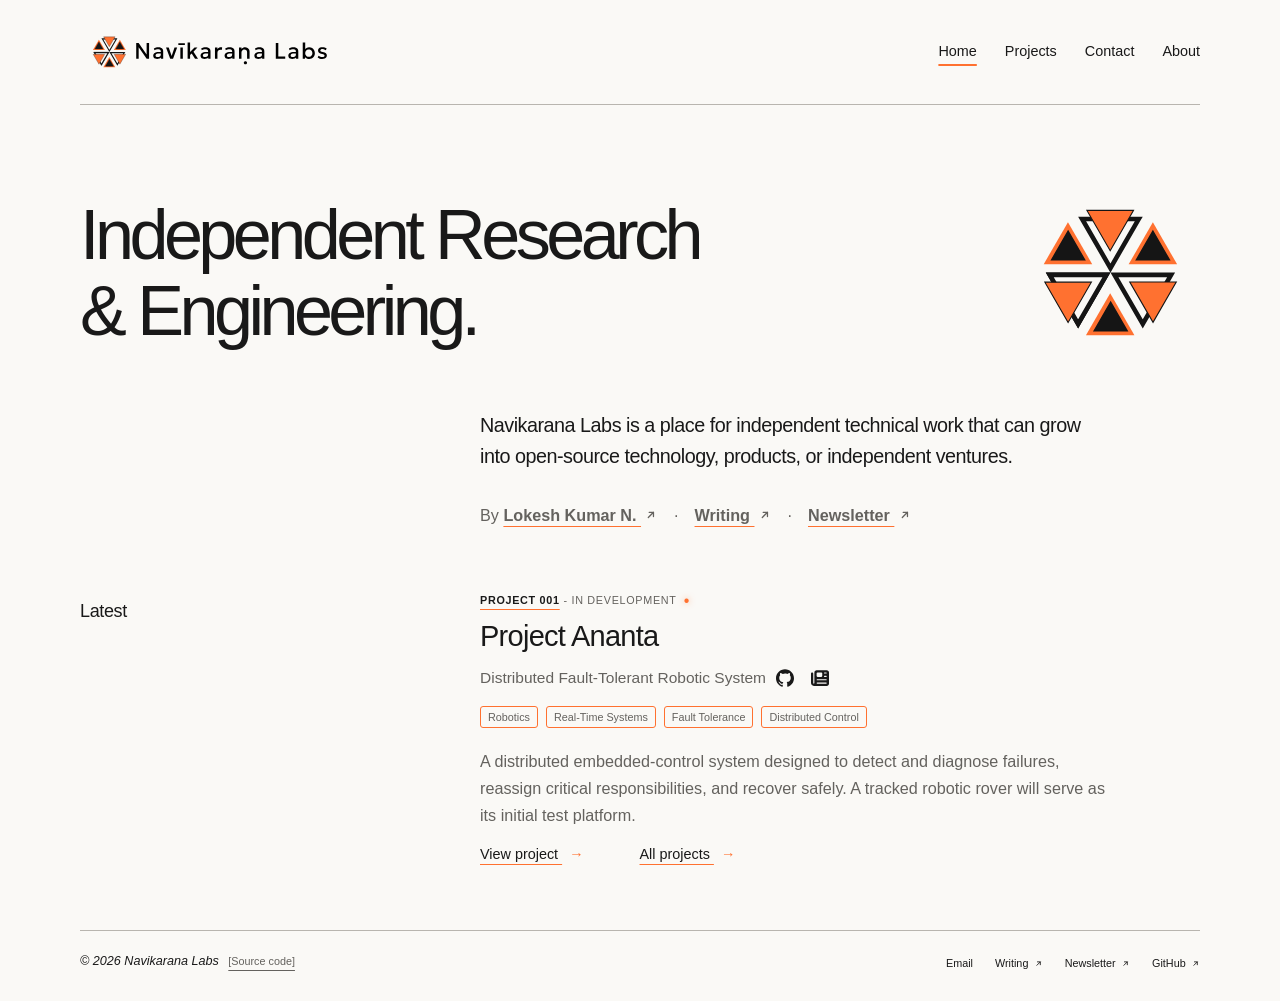
==== commit a145da9f: "article links updated, small fixes and design here and there" ====
--- a/index.html
+++ b/index.html
@@ -27,7 +27,7 @@
     <link rel="icon" type="image/png" sizes="64x64" href="public/favicon/favicon-64.png">
     <link rel="apple-touch-icon" sizes="192x192" href="public/favicon/favicon-192.png">
     <link rel="manifest" href="public/favicon/site.webmanifest">
-    <link rel="stylesheet" href="styles.css?v=83">
+    <link rel="stylesheet" href="styles.css?v=101">
   </head>
   <body>
     <a class="skip-link" href="#main">Skip to content</a>
@@ -70,7 +70,7 @@
         <div class="section-content">
           <p class="eyebrow"><a class="project-number" href="/projects/001-ananta/">Project 001</a> - <span class="project-status">In development</span></p>
           <p class="projects-lead"><a href="/projects/001-ananta/">Project Ananta</a></p>
-          <p>Distributed Fault-Tolerant Robotic System</p>
+          <p class="project-summary">Distributed Fault-Tolerant Robotic System <a class="project-github" href="https://github.com/navikarana-labs/ananta" target="_blank" rel="noopener noreferrer" aria-label="Project Ananta GitHub repository" title="GitHub Repository"><img src="public/github.svg" width="20" height="20" alt=""></a><a class="project-writing" href="https://loke.sh/blog/navikarana-project-ananta/" target="_blank" rel="noopener noreferrer" aria-label="Project Ananta writing by Lokesh Kumar N." title="Writing"><svg viewBox="0 0 512 512" width="18" height="18" fill="currentColor" aria-hidden="true"><path d="M96 96c0-35.3 28.7-64 64-64l288 0c35.3 0 64 28.7 64 64l0 320c0 35.3-28.7 64-64 64L80 480c-44.2 0-80-35.8-80-80L0 128c0-17.7 14.3-32 32-32s32 14.3 32 32l0 272c0 8.8 7.2 16 16 16s16-7.2 16-16L96 96zm64 24l0 80c0 13.3 10.7 24 24 24l112 0c13.3 0 24-10.7 24-24l0-80c0-13.3-10.7-24-24-24L184 96c-13.3 0-24 10.7-24 24zm208-8c0 8.8 7.2 16 16 16l48 0c8.8 0 16-7.2 16-16s-7.2-16-16-16l-48 0c-8.8 0-16 7.2-16 16zm0 96c0 8.8 7.2 16 16 16l48 0c8.8 0 16-7.2 16-16s-7.2-16-16-16l-48 0c-8.8 0-16 7.2-16 16zM160 304c0 8.8 7.2 16 16 16l256 0c8.8 0 16-7.2 16-16s-7.2-16-16-16l-256 0c-8.8 0-16 7.2-16 16zm0 96c0 8.8 7.2 16 16 16l256 0c8.8 0 16-7.2 16-16s-7.2-16-16-16l-256 0c-8.8 0-16 7.2-16 16z"/></svg></a></p>
           <div class="project-tags" aria-label="Selected project topics">
             <span>Robotics</span>
             <span>Real-Time Systems</span>
--- a/styles.css
+++ b/styles.css
@@ -92,6 +92,10 @@
 
 .project-detail-page .section-row > .eyebrow { font-size: clamp(20px, 2vw, 25px); line-height: 1.4; }
 .project-detail-page .section-content li { color: var(--muted); }
+.project-articles { list-style: none; margin: 20px 0 0; padding: 0; }
+.project-articles li + li { margin-top: 20px; }
+.project-articles a { color: var(--muted); }
+.project-articles .update-date { display: inline-flex; vertical-align: baseline; }
 .project-detail-page > .section-row:first-of-type { padding-top: clamp(16px, calc(4vw - 12px), 28px); }
 .concept-figure { width: 100%; max-width: 630px; margin: 0; }
 .concept-image { width: 81%; border: 1px solid #d8d5cf; }
@@ -118,11 +122,24 @@
 .project-tags { display: flex; flex-wrap: wrap; gap: 0.5rem; margin-top: 12px; }
 .project-tags span { padding: 2px 7px; border: 1px solid var(--accent); border-radius: 3px; color: var(--muted); font-size: 10.8px; line-height: 1.5; }
 .project-tags + p { margin-top: 20px; }
+.project-repository { display: inline-flex; align-items: center; gap: 8px; margin-top: 18px; font-size: 14.4px; }
+.project-repository img { width: 20px; height: 20px; }
+.project-header-links { display: flex; flex-wrap: wrap; align-items: center; gap: 12px 24px; margin-top: 18px; font-size: 14.4px; }
+.project-header-links > a { display: inline-flex; align-items: center; gap: 8px; }
+.project-header-links .project-repository { margin-top: 0; }
 .text-link { display: inline-block; margin-top: 14px; font-size: 12.6px; }
 .section-content > .text-link { font-size: 14.4px; }
 .text-link .text-arrow { display: inline-block; margin-left: 7px; font-family: Arial, sans-serif; }
 .project-links { display: flex; flex-wrap: wrap; align-items: baseline; gap: 12px 56px; margin-top: 14px; }
 .project-links .text-link { margin-top: 0; font-size: 14.4px; }
+.project-summary { display: flex; align-items: center; gap: 3px; }
+.project-github, .project-writing { display: inline-flex; align-items: center; justify-content: center; flex-shrink: 0; width: 32px; height: 32px; border-radius: 4px; }
+.project-summary .project-github, .project-summary .project-writing { color: var(--fg); }
+.project-github img { width: 18px; height: 18px; }
+.project-writing svg { width: 18px; height: 18px; }
+.project-header-links svg { width: 20px; height: 20px; }
+.project-github:hover, .project-writing:hover { background: rgba(255, 113, 48, 0.12); }
+.project-share { display: flex; flex-wrap: wrap; align-items: baseline; gap: 12px 24px; padding-top: 5px; }
 
 /* Interior pages */
 .page-heading { padding-block: clamp(88px, 9vw, 128px) 57px; }
@@ -162,6 +179,10 @@
 .is-copied .copy-check { opacity: 1; transform: scale(1); }
 .copy-status { font-size: 12.6px; color: var(--muted); }
 .copy-status:not(:empty) { margin-top: 12px; }
+.copy-button.share-copy { width: auto; height: auto; margin: 0; gap: 7px; color: inherit; font: inherit; }
+.share-copy:hover { text-decoration: underline; text-underline-offset: 5px; }
+.project-share .copy-status { flex-basis: 100%; overflow-wrap: anywhere; }
+.project-share .copy-status:empty { display: none; }
 
 @media (prefers-reduced-motion: reduce) {
   .copy-icon, .copy-check { transition: none; }
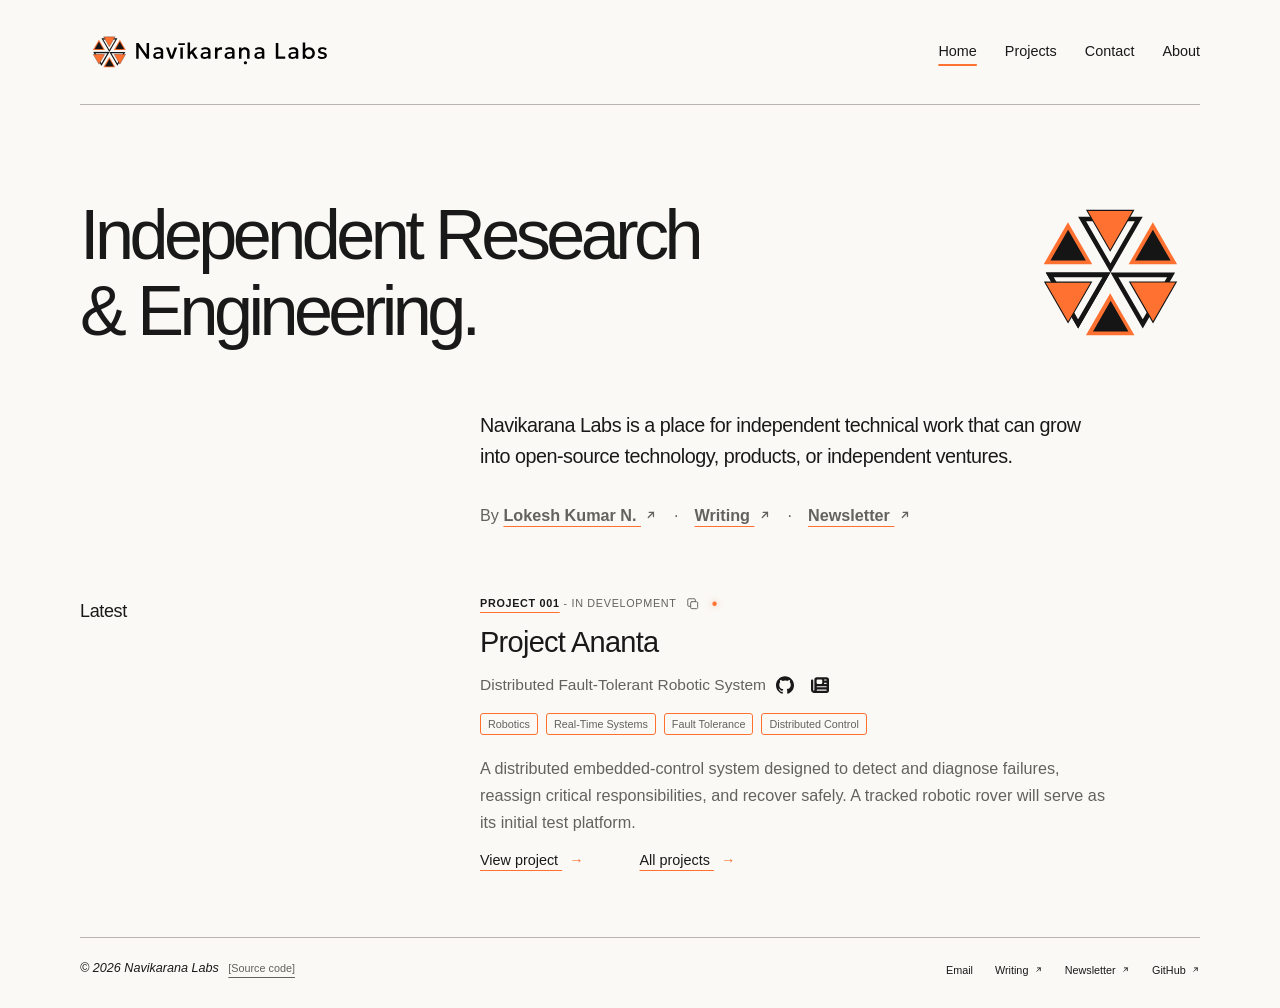
==== commit 08ce2ce4: "copy btn changes, added new short links and small changes here and there" ====
--- a/index.html
+++ b/index.html
@@ -27,7 +27,8 @@
     <link rel="icon" type="image/png" sizes="64x64" href="public/favicon/favicon-64.png">
     <link rel="apple-touch-icon" sizes="192x192" href="public/favicon/favicon-192.png">
     <link rel="manifest" href="public/favicon/site.webmanifest">
-    <link rel="stylesheet" href="styles.css?v=101">
+    <link rel="stylesheet" href="styles.css?v=103">
+    <script src="contact/copy.js?v=4" defer></script>
   </head>
   <body>
     <a class="skip-link" href="#main">Skip to content</a>
@@ -57,7 +58,7 @@
             <p class="hero-attribution">
               <span>By <a href="https://loke.sh" target="_blank" rel="noopener noreferrer">Lokesh Kumar N. <svg class="external-icon" viewBox="0 0 16 16" aria-hidden="true"><path d="M5 11L11 5M6 5h5v5"/></svg></a></span>
               <span aria-hidden="true">&middot;</span>
-              <a href="https://loke.sh/blog/" target="_blank" rel="noopener noreferrer">Writing <svg class="external-icon" viewBox="0 0 16 16" aria-hidden="true"><path d="M5 11L11 5M6 5h5v5"/></svg></a>
+              <a href="https://loke.sh/tags/navikarana-labs/" target="_blank" rel="noopener noreferrer">Writing <svg class="external-icon" viewBox="0 0 16 16" aria-hidden="true"><path d="M5 11L11 5M6 5h5v5"/></svg></a>
               <span aria-hidden="true">&middot;</span>
               <a href="https://loke.sh/blog/newsletter/" target="_blank" rel="noopener noreferrer">Newsletter <svg class="external-icon" viewBox="0 0 16 16" aria-hidden="true"><path d="M5 11L11 5M6 5h5v5"/></svg></a>
             </p>
@@ -68,9 +69,10 @@
       <section class="section-row latest-section" aria-labelledby="projects-heading">
         <h2 id="projects-heading" class="eyebrow">Latest</h2>
         <div class="section-content">
-          <p class="eyebrow"><a class="project-number" href="/projects/001-ananta/">Project 001</a> - <span class="project-status">In development</span></p>
+          <p class="eyebrow"><a class="project-number" href="/projects/001-ananta/">Project 001</a> - <span class="project-status">In development<button class="copy-button project-copy" type="button" data-copy="https://nvkr.link/ananta" aria-label="Copy Project Ananta link" title="Copy link" hidden></button></span></p>
           <p class="projects-lead"><a href="/projects/001-ananta/">Project Ananta</a></p>
           <p class="project-summary">Distributed Fault-Tolerant Robotic System <a class="project-github" href="https://github.com/navikarana-labs/ananta" target="_blank" rel="noopener noreferrer" aria-label="Project Ananta GitHub repository" title="GitHub Repository"><img src="public/github.svg" width="20" height="20" alt=""></a><a class="project-writing" href="https://loke.sh/blog/navikarana-project-ananta/" target="_blank" rel="noopener noreferrer" aria-label="Project Ananta writing by Lokesh Kumar N." title="Writing"><svg viewBox="0 0 512 512" width="18" height="18" fill="currentColor" aria-hidden="true"><path d="M96 96c0-35.3 28.7-64 64-64l288 0c35.3 0 64 28.7 64 64l0 320c0 35.3-28.7 64-64 64L80 480c-44.2 0-80-35.8-80-80L0 128c0-17.7 14.3-32 32-32s32 14.3 32 32l0 272c0 8.8 7.2 16 16 16s16-7.2 16-16L96 96zm64 24l0 80c0 13.3 10.7 24 24 24l112 0c13.3 0 24-10.7 24-24l0-80c0-13.3-10.7-24-24-24L184 96c-13.3 0-24 10.7-24 24zm208-8c0 8.8 7.2 16 16 16l48 0c8.8 0 16-7.2 16-16s-7.2-16-16-16l-48 0c-8.8 0-16 7.2-16 16zm0 96c0 8.8 7.2 16 16 16l48 0c8.8 0 16-7.2 16-16s-7.2-16-16-16l-48 0c-8.8 0-16 7.2-16 16zM160 304c0 8.8 7.2 16 16 16l256 0c8.8 0 16-7.2 16-16s-7.2-16-16-16l-256 0c-8.8 0-16 7.2-16 16zm0 96c0 8.8 7.2 16 16 16l256 0c8.8 0 16-7.2 16-16s-7.2-16-16-16l-256 0c-8.8 0-16 7.2-16 16z"/></svg></a></p>
+          <div class="copy-status" role="status"></div>
           <div class="project-tags" aria-label="Selected project topics">
             <span>Robotics</span>
             <span>Real-Time Systems</span>
@@ -90,7 +92,7 @@
       <p class="footer-brand"><span class="copyright">&copy; 2026</span> Navikarana Labs <a class="footer-source" href="https://github.com/navikarana-labs/landing-page" target="_blank" rel="noopener noreferrer">[Source code]</a></p>
       <nav aria-label="Footer navigation">
         <a href="mailto:hello@navikarana.io" aria-label="Email hello@navikarana.io" title="hello@navikarana.io">Email</a>
-        <a class="footer-external" href="https://loke.sh/blog/" target="_blank" rel="noopener noreferrer">Writing <svg class="external-icon" viewBox="0 0 16 16" aria-hidden="true"><path d="M5 11L11 5M6 5h5v5"/></svg></a>
+        <a class="footer-external" href="https://loke.sh/tags/navikarana-labs/" target="_blank" rel="noopener noreferrer">Writing <svg class="external-icon" viewBox="0 0 16 16" aria-hidden="true"><path d="M5 11L11 5M6 5h5v5"/></svg></a>
         <a class="footer-external" href="https://loke.sh/blog/newsletter/" target="_blank" rel="noopener noreferrer">Newsletter <svg class="external-icon" viewBox="0 0 16 16" aria-hidden="true"><path d="M5 11L11 5M6 5h5v5"/></svg></a>
         <a class="footer-external" href="https://github.com/navikarana-labs" target="_blank" rel="noopener noreferrer">GitHub <svg class="external-icon" viewBox="0 0 16 16" aria-hidden="true"><path d="M5 11L11 5M6 5h5v5"/></svg></a>
       </nav>
--- a/styles.css
+++ b/styles.css
@@ -173,6 +173,9 @@
 .copy-button[hidden] { display: none; }
 .copy-button:hover, .copy-button.is-copied { color: var(--fg); }
 .copy-button:focus-visible { outline: 2px solid var(--fg); outline-offset: 2px; }
+.eyebrow .project-copy { width: 24px; height: 24px; margin-left: 4px; }
+.eyebrow .project-copy svg { width: 14px; height: 14px; }
+.eyebrow .project-copy:hover { background: rgba(255, 113, 48, 0.12); }
 .copy-icon, .copy-check { transform-origin: center; transition: opacity 180ms ease, transform 180ms ease; }
 .copy-check { opacity: 0; transform: scale(0.6); }
 .is-copied .copy-icon { opacity: 0; transform: scale(0.6); }
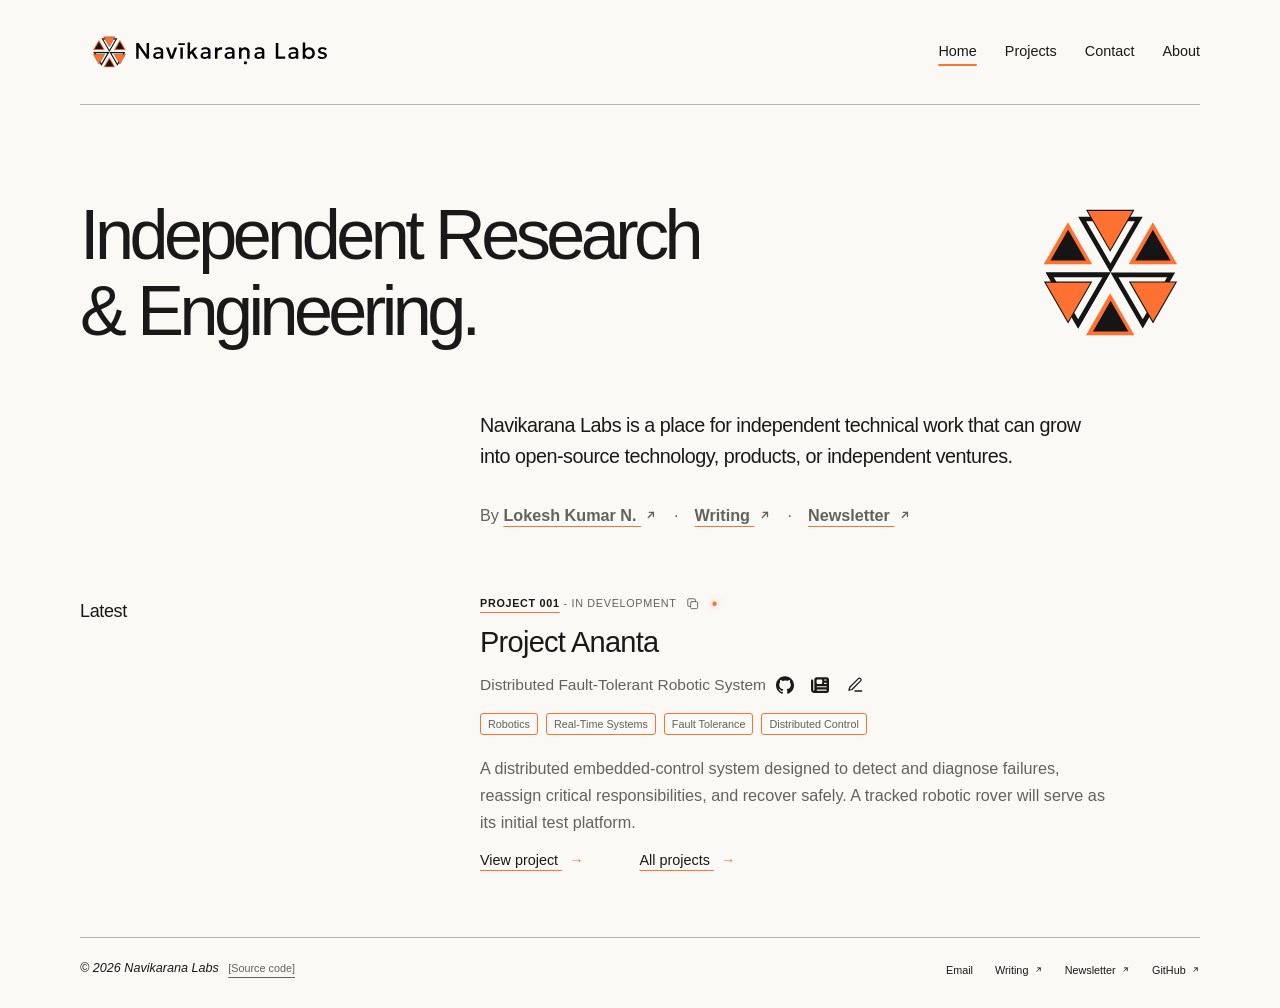
==== commit f1b0af4c: "proj ananta: updates" ====
--- a/index.html
+++ b/index.html
@@ -71,7 +71,7 @@
         <div class="section-content">
           <p class="eyebrow"><a class="project-number" href="/projects/001-ananta/">Project 001</a> - <span class="project-status">In development<button class="copy-button project-copy" type="button" data-copy="https://nvkr.link/ananta" aria-label="Copy Project Ananta link" title="Copy link" hidden></button></span></p>
           <p class="projects-lead"><a href="/projects/001-ananta/">Project Ananta</a></p>
-          <p class="project-summary">Distributed Fault-Tolerant Robotic System <a class="project-github" href="https://github.com/navikarana-labs/ananta" target="_blank" rel="noopener noreferrer" aria-label="Project Ananta GitHub repository" title="GitHub Repository"><img src="public/github.svg" width="20" height="20" alt=""></a><a class="project-writing" href="https://loke.sh/blog/navikarana-project-ananta/" target="_blank" rel="noopener noreferrer" aria-label="Project Ananta writing by Lokesh Kumar N." title="Writing"><svg viewBox="0 0 512 512" width="18" height="18" fill="currentColor" aria-hidden="true"><path d="M96 96c0-35.3 28.7-64 64-64l288 0c35.3 0 64 28.7 64 64l0 320c0 35.3-28.7 64-64 64L80 480c-44.2 0-80-35.8-80-80L0 128c0-17.7 14.3-32 32-32s32 14.3 32 32l0 272c0 8.8 7.2 16 16 16s16-7.2 16-16L96 96zm64 24l0 80c0 13.3 10.7 24 24 24l112 0c13.3 0 24-10.7 24-24l0-80c0-13.3-10.7-24-24-24L184 96c-13.3 0-24 10.7-24 24zm208-8c0 8.8 7.2 16 16 16l48 0c8.8 0 16-7.2 16-16s-7.2-16-16-16l-48 0c-8.8 0-16 7.2-16 16zm0 96c0 8.8 7.2 16 16 16l48 0c8.8 0 16-7.2 16-16s-7.2-16-16-16l-48 0c-8.8 0-16 7.2-16 16zM160 304c0 8.8 7.2 16 16 16l256 0c8.8 0 16-7.2 16-16s-7.2-16-16-16l-256 0c-8.8 0-16 7.2-16 16zm0 96c0 8.8 7.2 16 16 16l256 0c8.8 0 16-7.2 16-16s-7.2-16-16-16l-256 0c-8.8 0-16 7.2-16 16z"/></svg></a></p>
+          <p class="project-summary">Distributed Fault-Tolerant Robotic System <a class="project-github" href="https://github.com/navikarana-labs/ananta" target="_blank" rel="noopener noreferrer" aria-label="Project Ananta GitHub repository" title="GitHub Repository"><img src="public/github.svg" width="20" height="20" alt=""></a><a class="project-writing" href="https://loke.sh/blog/navikarana-project-ananta/build-logs/" target="_blank" rel="noopener noreferrer" aria-label="Project Ananta build logs" title="Build Logs"><svg viewBox="0 0 512 512" width="18" height="18" fill="currentColor" aria-hidden="true"><path d="M96 96c0-35.3 28.7-64 64-64l288 0c35.3 0 64 28.7 64 64l0 320c0 35.3-28.7 64-64 64L80 480c-44.2 0-80-35.8-80-80L0 128c0-17.7 14.3-32 32-32s32 14.3 32 32l0 272c0 8.8 7.2 16 16 16s16-7.2 16-16L96 96zm64 24l0 80c0 13.3 10.7 24 24 24l112 0c13.3 0 24-10.7 24-24l0-80c0-13.3-10.7-24-24-24L184 96c-13.3 0-24 10.7-24 24zm208-8c0 8.8 7.2 16 16 16l48 0c8.8 0 16-7.2 16-16s-7.2-16-16-16l-48 0c-8.8 0-16 7.2-16 16zm0 96c0 8.8 7.2 16 16 16l48 0c8.8 0 16-7.2 16-16s-7.2-16-16-16l-48 0c-8.8 0-16 7.2-16 16zM160 304c0 8.8 7.2 16 16 16l256 0c8.8 0 16-7.2 16-16s-7.2-16-16-16l-256 0c-8.8 0-16 7.2-16 16zm0 96c0 8.8 7.2 16 16 16l256 0c8.8 0 16-7.2 16-16s-7.2-16-16-16l-256 0c-8.8 0-16 7.2-16 16z"/></svg></a><a class="project-writing" href="https://loke.sh/blog/navikarana-project-ananta/" target="_blank" rel="noopener noreferrer" aria-label="Project Ananta writing by Lokesh Kumar N." title="Writing"><svg viewBox="0 0 24 24" width="18" height="18" fill="none" stroke="currentColor" stroke-width="1.7" stroke-linecap="round" stroke-linejoin="round" aria-hidden="true"><path d="M12 20h9M16.5 3.5a2.1 2.1 0 0 1 3 3L8 18l-4 1 1-4Z"/></svg></a></p>
           <div class="copy-status" role="status"></div>
           <div class="project-tags" aria-label="Selected project topics">
             <span>Robotics</span>
